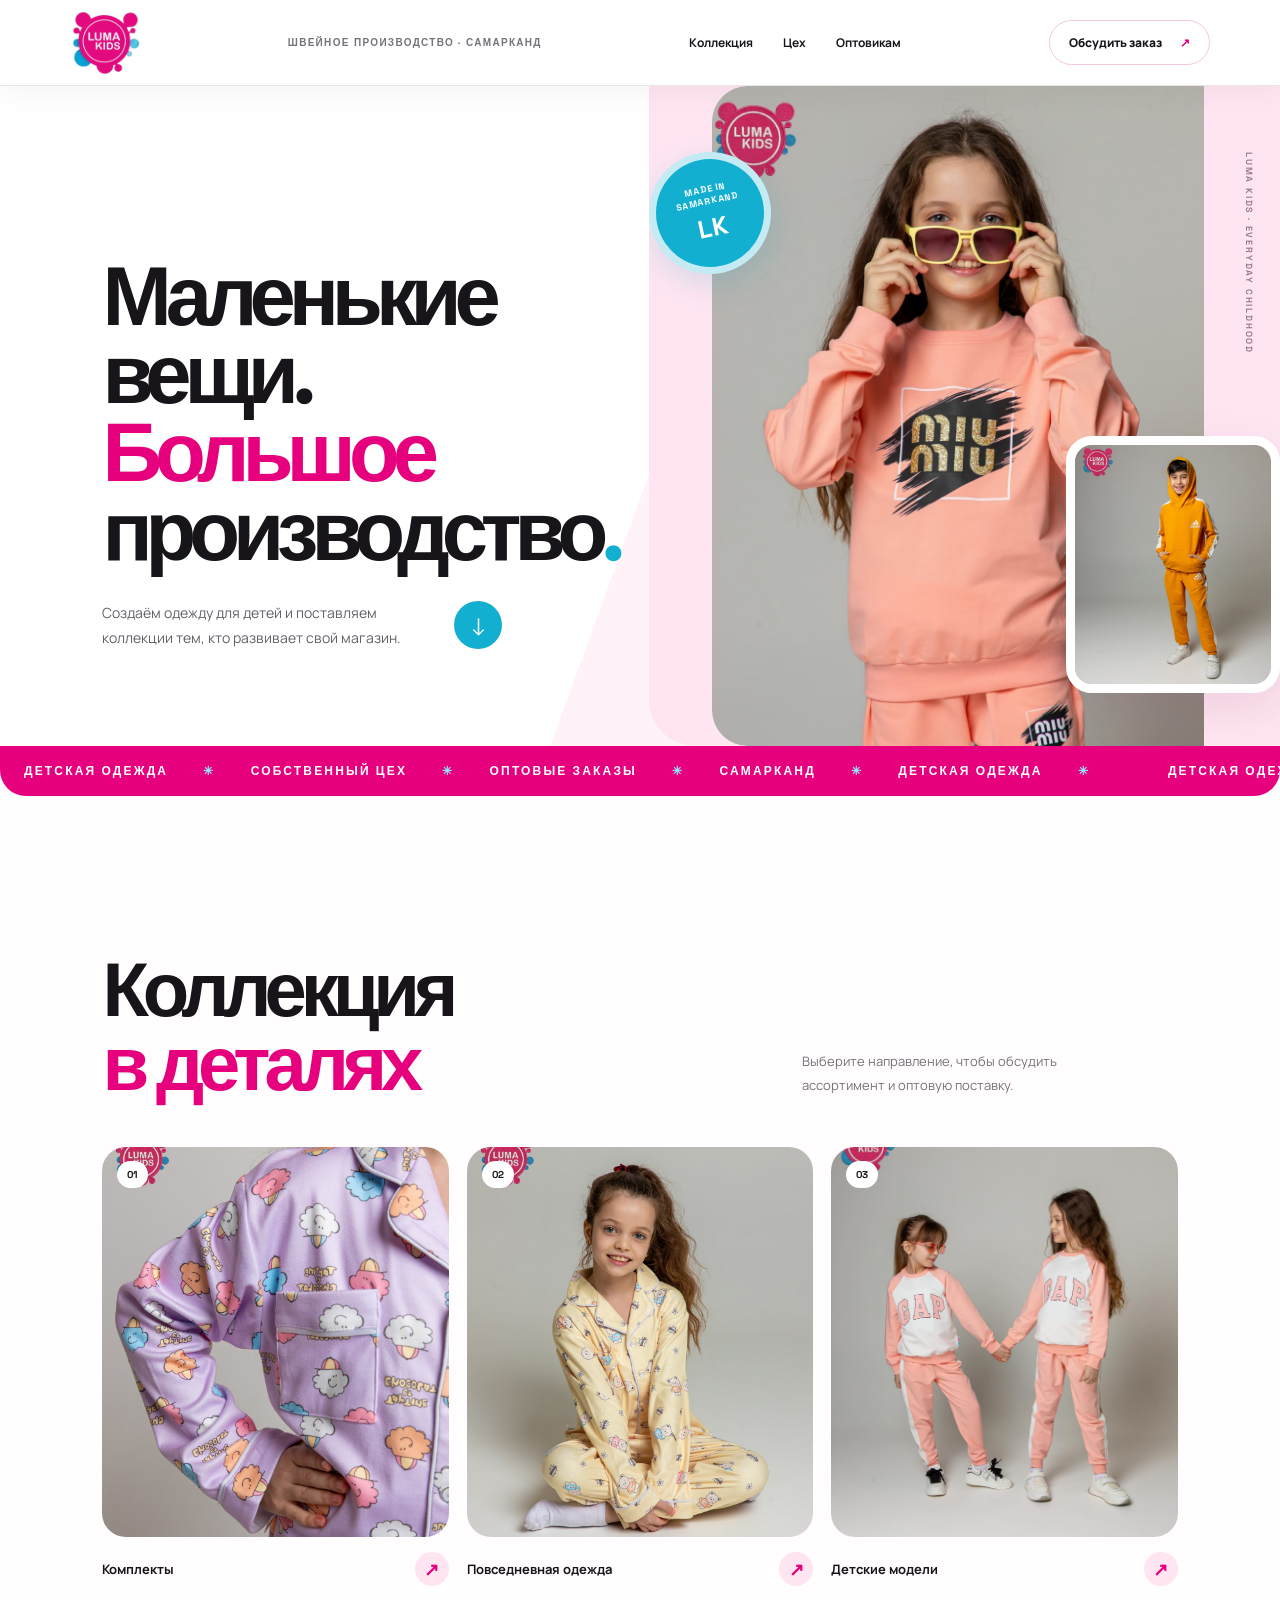
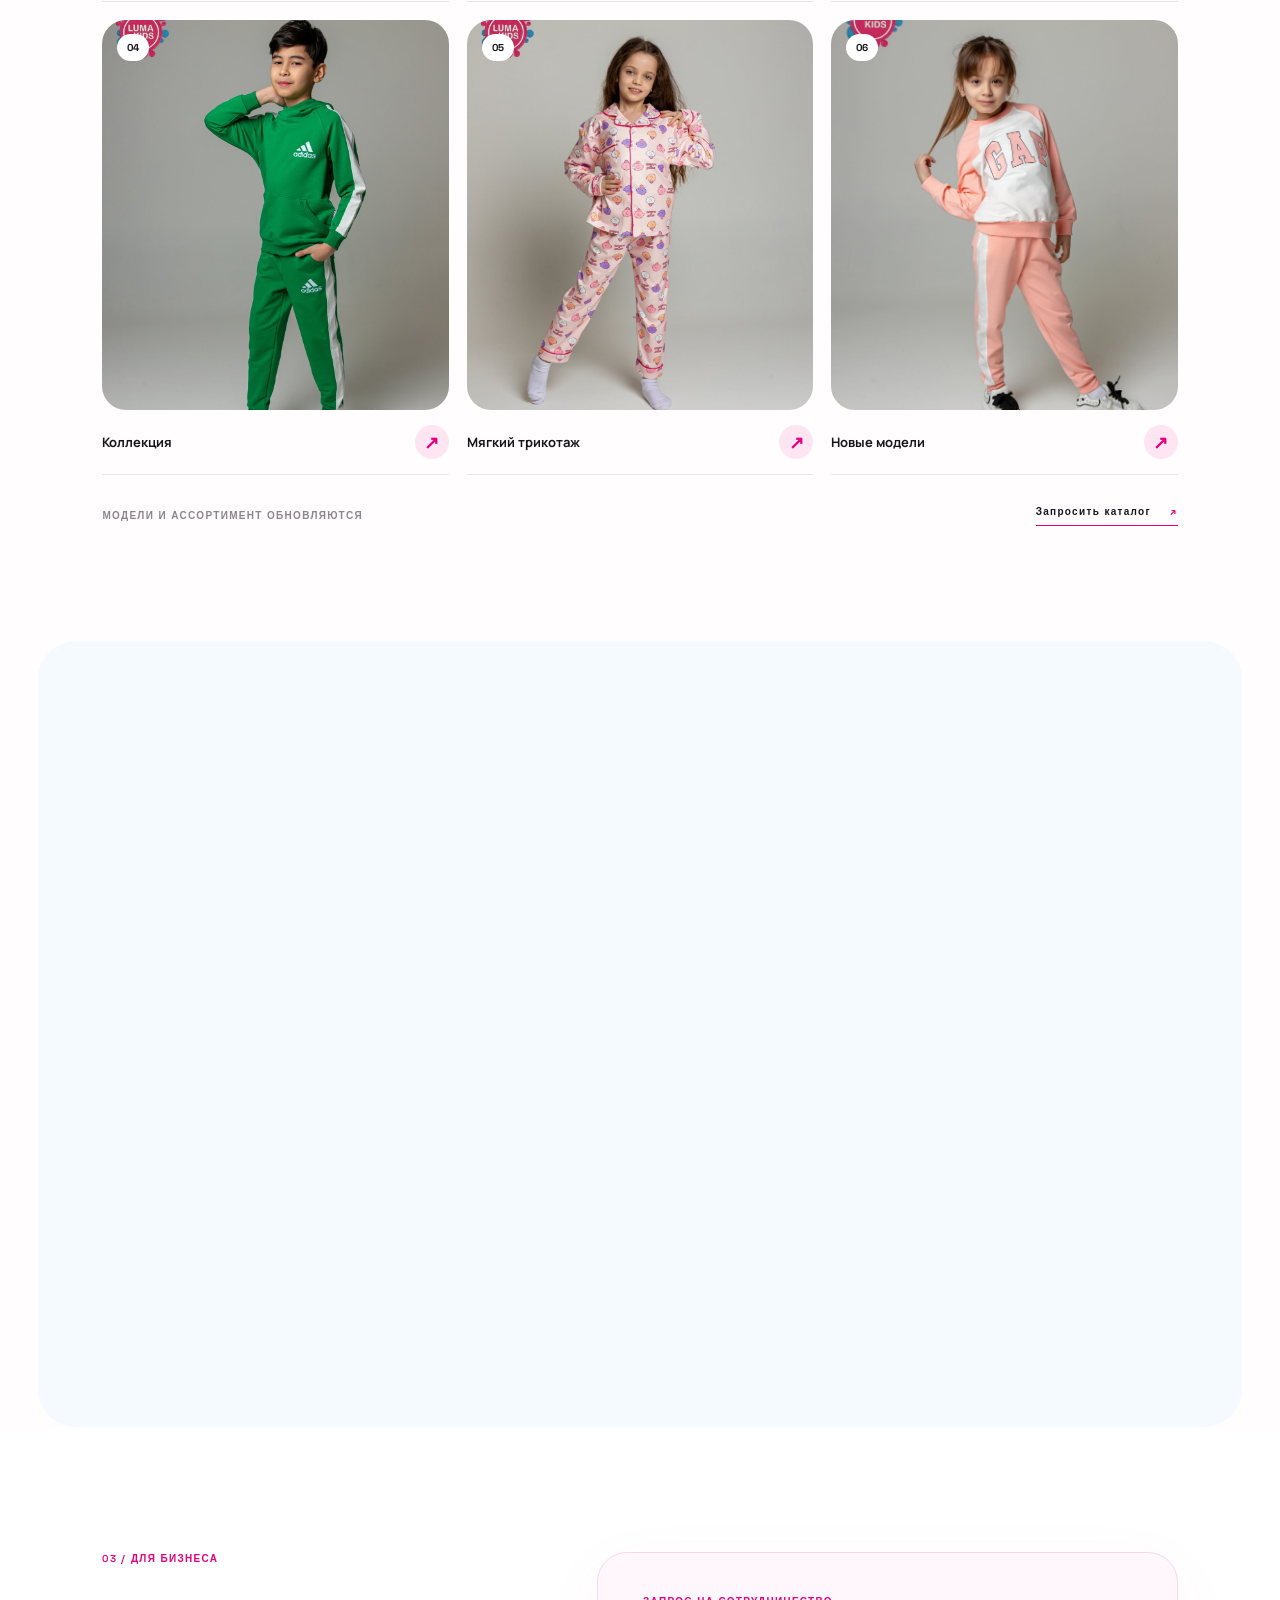
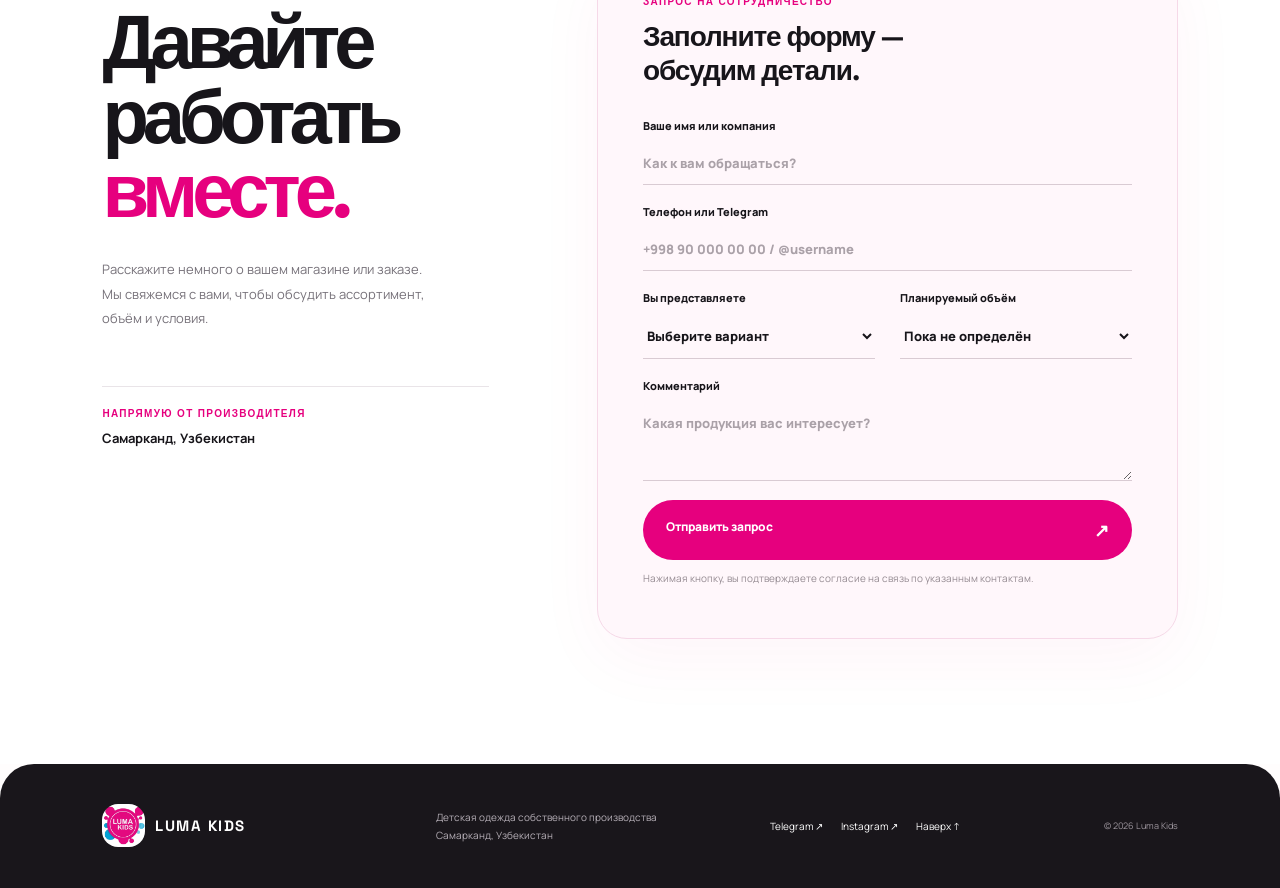
==== index.html @ 83f963c8 "commit" ====
<!doctype html>
<html lang="ru">
<head>
  <meta charset="utf-8">
  <meta name="viewport" content="width=device-width, initial-scale=1">
  <meta name="theme-color" content="#e6007e">
  <meta name="description" content="Luma Kids — швейное производство детской одежды в Самарканде. Оптовые заказы и сотрудничество с магазинами.">
  <title>Luma Kids — производство детской одежды</title>
  <link rel="preconnect" href="https://fonts.googleapis.com">
  <link rel="preconnect" href="https://fonts.gstatic.com" crossorigin>
  <link href="https://fonts.googleapis.com/css2?family=Manrope:wght@400;500;600;700;800&family=Space+Grotesk:wght@400;500;600;700&display=swap" rel="stylesheet">
  <link rel="stylesheet" href="./css/styles.css">
</head>
<body>
  <div class="scroll-progress" aria-hidden="true"></div>
  <header class="masthead" id="top">
    <a class="brand" href="#top"><img src="./public/images/logo.JPG" alt="Luma Kids"></a>
    <span class="masthead-note">ШВЕЙНОЕ ПРОИЗВОДСТВО · САМАРКАНД</span>
    <nav class="nav" id="nav">
      <a href="#collection">Коллекция</a><a href="#studio">Цех</a><a href="#wholesale">Оптовикам</a>
    </nav>
    <a class="header-cta" href="#wholesale">Обсудить заказ <span>↗</span></a>
    <button class="menu-toggle" aria-label="Открыть меню" aria-expanded="false"><i></i><i></i></button>
  </header>

  <main>
    <section class="hero">
      <div class="hero-copy">
        
        <h1>Маленькие<br>вещи.<br><em>Большое</em><br>производство<span class="pink-dot">.</span></h1>
        <div class="hero-bottom">
          <p>Создаём одежду для детей и поставляем коллекции тем, кто развивает свой магазин.</p>
          <a class="round-link" href="#collection" aria-label="Смотреть коллекцию">↓</a>
        </div>
        
      </div>
      <div class="hero-visual">
        <div class="hero-photo main-photo"><img src="./public/images/17849858430676630.jpg" alt="Детская одежда Luma Kids"></div>
        <div class="hero-photo small-photo"><img src="./public/images/17852493543659977.jpg" alt="Модель из коллекции Luma Kids"></div>
        <div class="blue-stamp"><span>MADE IN<br> SAMARKAND</span><b>LK</b></div>
        <div class="vertical-note">LUMA KIDS · EVERYDAY CHILDHOOD</div>
      </div>
    </section>

    <section class="ticker" aria-label="О производстве"><div class="ticker-track"><div class="ticker-group">ДЕТСКАЯ ОДЕЖДА <b>✳</b> СОБСТВЕННЫЙ ЦЕХ <b>✳</b> ОПТОВЫЕ ЗАКАЗЫ <b>✳</b> САМАРКАНД <b>✳</b> ДЕТСКАЯ ОДЕЖДА <b>✳</b></div><div class="ticker-group" aria-hidden="true">ДЕТСКАЯ ОДЕЖДА <b>✳</b> СОБСТВЕННЫЙ ЦЕХ <b>✳</b> ОПТОВЫЕ ЗАКАЗЫ <b>✳</b> САМАРКАНД <b>✳</b> ДЕТСКАЯ ОДЕЖДА <b>✳</b></div></div></section>

    <section class="collection section" id="collection">
      
      <div class="collection-heading"><h2>Коллекция<br><em>в деталях</em></h2><p>Выберите направление, чтобы обсудить ассортимент и оптовую поставку.</p></div>
      <div class="product-grid" id="productGrid"></div>
      <div class="collection-foot"><span>МОДЕЛИ И АССОРТИМЕНТ ОБНОВЛЯЮТСЯ</span><a href="#wholesale">Запросить каталог <b>↗</b></a></div>
    </section>

    <section class="studio" id="studio">
      <div class="studio-image"><img src="./public/images/17855690934636164.jpg" alt="Работа и продукция Luma Kids"><span>MADE WITH CARE</span></div>
      <div class="studio-copy">
        <p class="eyebrow">02 / ПРОИЗВОДСТВО</p>
        <h2>От идеи<br>до готовой<br><em>вещи.</em></h2>
        <p class="studio-text">Luma Kids — швейный цех в Самарканде. Мы сосредоточены на детской одежде, аккуратном пошиве и сотрудничестве с оптовыми клиентами.</p>
        <div class="studio-points"><div><b>01</b><span>Собственное производство</span></div><div><b>02</b><span>Детский ассортимент</span></div><div><b>03</b><span>Работа с оптовыми заказами</span></div></div>
        <a class="text-link" href="#wholesale">Обсудить сотрудничество <span>↗</span></a>
      </div>
    </section>

    <section class="wholesale section" id="wholesale">
      <div class="wholesale-intro">
        <p class="eyebrow">03 / ДЛЯ БИЗНЕСА</p>
        <h2>Давайте<br>работать<br><em>вместе.</em></h2>
        <p>Расскажите немного о вашем магазине или заказе. Мы свяжемся с вами, чтобы обсудить ассортимент, объём и условия.</p>
        <div class="contact-note"><span>НАПРЯМУЮ ОТ ПРОИЗВОДИТЕЛЯ</span><b>Самарканд, Узбекистан</b></div>
      </div>
      <form class="lead-form" id="leadForm">
        <div class="form-heading"><span>ЗАПРОС НА СОТРУДНИЧЕСТВО</span><b>Заполните форму —<br>обсудим детали.</b></div>
        <label>Ваше имя или компания<input name="name" placeholder="Как к вам обращаться?" required></label>
        <label>Телефон или Telegram<input name="contact" placeholder="+998 90 000 00 00 / @username" required></label>
        <div class="form-row">
          <label>Вы представляете<select name="business" required><option value="">Выберите вариант</option><option>Магазин детской одежды</option><option>Оптовая компания</option><option>Онлайн-магазин</option><option>Другое</option></select></label>
          <label>Планируемый объём<select name="volume"><option value="">Пока не определён</option><option>Небольшая партия</option><option>Средний опт</option><option>Крупный опт</option><option>Регулярные поставки</option></select></label>
        </div>
        <label>Комментарий<textarea name="message" rows="3" placeholder="Какая продукция вас интересует?"></textarea></label>
        <button class="submit-btn" type="submit">Отправить запрос <span>↗</span></button>
        <p class="form-note">Нажимая кнопку, вы подтверждаете согласие на связь по указанным контактам.</p>
        <div class="form-result" id="formResult" hidden></div>
      </form>
    </section>
  </main>

  <footer class="footer">
    <a class="footer-brand" href="#top"><img src="./public/images/logo.JPG" alt=""> LUMA KIDS</a>
    <p>Детская одежда собственного производства<br>Самарканд, Узбекистан</p>
    <div class="footer-links"><a href="https://t.me/lumakids_uz" target="_blank" rel="noopener">Telegram ↗</a><a href="https://instagram.com/" target="_blank" rel="noopener">Instagram ↗</a><a href="#top">Наверх ↑</a></div>
    <small>© <span id="year"></span> Luma Kids</small>
  </footer>
  <script src="./js/app.js"></script>
</body>
</html>
---- css/styles.css ----
@import url('https://fonts.googleapis.com/css2?family=Manrope:wght@400;500;600;700;800&family=Space+Grotesk:wght@400;500;600;700&display=swap');
:root{--pink:#e6007e;--pink-soft:#ffe5f2;--blue:#13afd0;--blue-soft:#dff7fc;--ink:#17151a;--paper:#fffdfd;--muted:#77727a;--line:#e9e4e8;--display:'Space Grotesk',sans-serif;--body:'Manrope',sans-serif}
*{box-sizing:border-box}html{scroll-behavior:smooth;scroll-padding-top:90px}body{margin:0;background:var(--paper);color:var(--ink);font-family:var(--body);-webkit-font-smoothing:antialiased}a{color:inherit;text-decoration:none}img{display:block;width:100%;height:100%;object-fit:cover}button,input,select,textarea{font:inherit}.masthead{height:86px;padding:0 5.5%;display:flex;align-items:center;justify-content:space-between;border-bottom:1px solid var(--line);gap:26px;background:#fff;position:relative;z-index:10}.brand img{width:70px;height:70px;object-fit:contain}.masthead-note,.eyebrow,.overline,.hero-index,.collection-foot,.form-heading>span,.contact-note span{font:600 10px var(--display);letter-spacing:.13em}.masthead-note{color:var(--muted)}.nav{display:flex;gap:30px;font-size:12px;font-weight:700}.nav a:hover,.footer-links a:hover{color:var(--pink)}.header-cta{font-size:12px;font-weight:800;border-bottom:2px solid var(--pink);padding:12px 0}.header-cta span{color:var(--pink);margin-left:16px}.menu-toggle{display:none;background:none;border:0}.hero{min-height:660px;display:grid;grid-template-columns:.9fr 1.1fr;padding-left:8%;overflow:hidden;background:linear-gradient(110deg,#fff 0 52%,#fff3f9 52%)}.hero-copy{padding:76px 30px 36px 0;display:flex;flex-direction:column;justify-content:center;position:relative;z-index:1}.overline{color:var(--muted);display:flex;align-items:center;gap:10px}.overline span{width:8px;height:8px;background:var(--blue);border-radius:50%}.hero h1{font:700 clamp(54px,6.5vw,94px)/.94 var(--display);letter-spacing:-.085em;margin:35px 0 30px}.hero h1 em,.collection-heading h2 em,.studio-copy h2 em,.wholesale-intro h2 em{font-style:normal;color:var(--pink)}.pink-dot{color:var(--blue)}.hero-bottom{display:flex;align-items:center;gap:30px;max-width:400px}.hero-bottom p{font-size:14px;line-height:1.8;color:#66606a;margin:0}.round-link{width:48px;height:48px;flex:0 0 48px;border-radius:50%;background:var(--blue);color:white;display:grid;place-items:center;font-size:24px}.hero-index{margin-top:58px;display:flex;gap:15px;align-items:center;color:#969099}.hero-index b{font:700 24px var(--display);color:var(--pink)}.hero-visual{position:relative;min-height:660px;background:var(--pink-soft)}.hero-photo{position:absolute;overflow:hidden}.main-photo{inset:0 12% 0 10%;clip-path:polygon(10% 0,100% 0,100% 100%,0 100%,0 16%)}.main-photo img{object-position:center}.small-photo{width:34%;height:39%;right:0;bottom:8%;border:9px solid white;box-shadow:0 16px 45px #7e456222}.small-photo img{object-position:center}.blue-stamp{position:absolute;top:10%;left:0;width:122px;height:122px;border-radius:50%;background:var(--blue);color:white;display:flex;flex-direction:column;align-items:center;justify-content:center;transform:rotate(-12deg);box-shadow:0 10px 30px #0e9bb52b}.blue-stamp span{font:700 9px var(--display);letter-spacing:.1em;text-align:center}.blue-stamp b{font:700 25px var(--display);margin-top:4px}.vertical-note{position:absolute;right:4%;top:10%;writing-mode:vertical-rl;font:600 9px var(--display);letter-spacing:.2em;color:#9a7187}.ticker{overflow:hidden;background:var(--pink);color:white;padding:17px 0;white-space:nowrap}.ticker div{font:700 12px var(--display);letter-spacing:.18em;text-align:center}.ticker b{color:#8eeaff;margin:0 30px}.section{padding:115px 8%}.section-top{display:flex;justify-content:space-between;align-items:start}.eyebrow{color:var(--pink);margin:0}.section-aside{font-size:12px;line-height:1.7;color:var(--muted);margin:0}.collection-heading{display:flex;justify-content:space-between;align-items:end;margin:42px 0 45px}.collection-heading h2,.studio-copy h2,.wholesale-intro h2{font:700 clamp(48px,6vw,76px)/.98 var(--display);letter-spacing:-.08em;margin:0}.collection-heading>p{max-width:290px;font-size:13px;line-height:1.8;color:var(--muted);margin:0 8% 5px 20px}.product-grid{display:grid;grid-template-columns:repeat(3,1fr);gap:18px}.product-card{position:relative;min-width:0}.product-image{height:390px;background:#f5edf2;overflow:hidden;position:relative}.product-card:nth-child(3n+2) .product-image{background:var(--blue-soft)}.product-card:nth-child(3n) .product-image{background:var(--pink-soft)}.product-image img{transition:transform .7s cubic-bezier(.2,.7,.2,1)}.product-card:hover .product-image img{transform:scale(1.045)}.product-number{position:absolute;top:14px;left:15px;background:white;padding:7px 10px;font:700 10px var(--display)}.product-title{display:flex;justify-content:space-between;align-items:center;padding:15px 0;border-bottom:1px solid var(--line);font-size:13px;font-weight:700}.product-title span{color:var(--pink);font-size:18px}.collection-foot{display:flex;justify-content:space-between;align-items:center;color:#8c858d;margin-top:30px}.collection-foot a{color:var(--ink);border-bottom:1px solid var(--pink);padding-bottom:7px}.collection-foot b{color:var(--pink);margin-left:15px}.studio{display:grid;grid-template-columns:1.05fr .95fr;background:#f4faff;min-height:600px}.studio-image{position:relative;min-height:600px}.studio-image img{position:absolute;inset:0}.studio-image span{position:absolute;bottom:30px;left:32px;background:var(--blue);color:white;padding:12px 18px;font:700 10px var(--display);letter-spacing:.15em}.studio-copy{padding:95px 12% 70px 12%;display:flex;flex-direction:column;align-items:flex-start}.studio-copy h2{margin:38px 0 25px}.studio-text{font-size:13px;line-height:1.9;color:#6e6971;max-width:400px}.studio-points{width:100%;margin:26px 0 28px;border-top:1px solid #d8e7ec}.studio-points div{display:flex;gap:25px;padding:14px 0;border-bottom:1px solid #d8e7ec;font-size:12px;font-weight:700}.studio-points b{color:var(--blue);font:700 13px var(--display)}.text-link{font-size:12px;font-weight:800;border-bottom:2px solid var(--pink);padding-bottom:10px}.text-link span{color:var(--pink);margin-left:20px}.wholesale{display:grid;grid-template-columns:.8fr 1.2fr;gap:10%;background:#fff;padding-top:125px;padding-bottom:125px}.wholesale-intro h2{margin:40px 0 28px}.wholesale-intro>p:not(.eyebrow){font-size:13px;line-height:1.9;color:var(--muted);max-width:340px}.contact-note{margin-top:55px;padding-top:20px;border-top:1px solid var(--line);display:flex;flex-direction:column;gap:9px}.contact-note span{color:var(--pink)}.contact-note b{font-size:13px}.lead-form{background:#fff7fb;border:1px solid #f6d9e8;padding:42px 45px}.form-heading{display:flex;flex-direction:column;gap:12px;margin-bottom:30px}.form-heading>span{color:var(--pink)}.form-heading>b{font:700 28px/1.2 var(--display);letter-spacing:-.04em}.lead-form label{display:flex;flex-direction:column;gap:9px;font-size:11px;font-weight:800;margin-bottom:19px}.lead-form input,.lead-form select,.lead-form textarea{width:100%;border:0;border-bottom:1px solid #d9cbd3;background:transparent;padding:12px 0;color:var(--ink);outline:none;font-size:13px;border-radius:0}.lead-form input:focus,.lead-form select:focus,.lead-form textarea:focus{border-color:var(--pink)}.lead-form input::placeholder,.lead-form textarea::placeholder{color:#aaa1a8}.form-row{display:grid;grid-template-columns:1fr 1fr;gap:25px}.submit-btn{width:100%;border:0;background:var(--pink);color:white;padding:17px 20px;display:flex;justify-content:space-between;font-size:12px;font-weight:800;cursor:pointer;margin-top:5px;transition:background .2s}.submit-btn:hover{background:#bd0068}.submit-btn span{font-size:18px}.form-note{font-size:10px;color:#958b92;line-height:1.6}.form-result{padding:16px;background:var(--blue-soft);font-size:12px;line-height:1.6;margin-top:15px}.form-result a{font-weight:800;color:#087e98}.footer{padding:34px 8%;background:#19161b;color:white;display:grid;grid-template-columns:1fr 1fr 1fr auto;gap:25px;align-items:center}.footer-brand{display:flex;align-items:center;gap:10px;font:700 15px var(--display);letter-spacing:.1em}.footer-brand img{width:43px;height:43px;object-fit:contain;border-radius:50%}.footer>p{font-size:10px;line-height:1.8;color:#b6afb7}.footer-links{display:flex;gap:18px;font-size:10px}.footer small{font-size:9px;color:#9c959d}.menu-toggle{border:0;background:none}.menu-toggle i{display:block;width:24px;height:2px;background:var(--ink);margin:6px}
@media(max-width:900px){.masthead{padding:0 4%;height:76px}.masthead-note{display:none}.nav{gap:18px}.hero{padding-left:5%;grid-template-columns:.95fr 1.05fr;min-height:570px}.hero-visual{min-height:570px}.hero h1{font-size:clamp(48px,7vw,70px)}.section{padding:85px 5%}.product-image{height:320px}.studio-copy{padding:75px 8%}.wholesale{gap:5%}.lead-form{padding:32px}.footer{padding-inline:5%}}
@media(max-width:650px){.masthead{height:70px;padding:0 20px}.brand img{width:58px;height:58px}.header-cta{font-size:10px;margin-left:auto}.menu-toggle{display:block;padding:8px}.nav{display:none;position:absolute;top:70px;left:0;right:0;background:white;padding:22px;flex-direction:column;gap:20px;border-bottom:1px solid var(--line)}.nav.open{display:flex}.hero{display:flex;flex-direction:column;padding:42px 0 0;background:linear-gradient(180deg,#fff 0 48%,#fff3f9 48%);min-height:0}.hero-copy{padding:0 23px 30px}.hero h1{font-size:clamp(55px,15vw,78px);margin:28px 0 22px}.hero-bottom p{font-size:12px}.hero-index{margin-top:35px}.hero-visual{width:100%;min-height:430px}.main-photo{inset:0 13% 0 8%}.small-photo{height:37%;width:37%;border-width:6px}.blue-stamp{width:92px;height:92px;top:7%;left:3%}.blue-stamp span{font-size:7px}.blue-stamp b{font-size:20px}.ticker{padding:14px 0}.ticker div{font-size:10px}.section{padding:72px 22px}.section-top{gap:20px}.section-aside{font-size:10px}.collection-heading{display:block;margin:30px 0}.collection-heading h2,.studio-copy h2,.wholesale-intro h2{font-size:55px}.collection-heading>p{margin:18px 0 0}.product-grid{grid-template-columns:1fr 1fr;gap:22px 12px}.product-image{height:260px}.product-title{font-size:11px}.studio{grid-template-columns:1fr}.studio-image{min-height:390px}.studio-copy{padding:60px 24px}.wholesale{grid-template-columns:1fr;gap:40px;padding-top:75px;padding-bottom:75px}.wholesale-intro h2{margin:28px 0 20px}.contact-note{margin-top:30px}.lead-form{padding:28px 22px}.form-row{grid-template-columns:1fr;gap:0}.footer{grid-template-columns:1fr 1fr;padding:28px 22px;gap:18px}.footer-links{flex-direction:column;gap:10px}.footer small{justify-self:end;align-self:end}}
@media(max-width:390px){.header-cta{display:none}.product-image{height:220px}.section-aside{max-width:140px}.footer{grid-template-columns:1fr}.footer small{justify-self:start}}


/* Luma Kids polish: softer shapes, motion and tactile interactions */
:root {
  --radius-sm: 14px;
  --radius-md: 22px;
  --radius-lg: 34px;
  --ease-out: cubic-bezier(.2,.75,.25,1);
}
html { scroll-behavior: smooth; }
body { overflow-x: hidden; }
.scroll-progress {
  position: fixed; inset: 0 auto auto 0; height: 3px; width: 0;
  background: linear-gradient(90deg, var(--pink), var(--blue));
  z-index: 1000; pointer-events: none;
}
.brand img, .footer-brand img { border-radius: 16px; }
.header-cta { border-radius: 999px; padding: 13px 19px; border: 1px solid #f3c6dc; transition: .3s var(--ease-out); }
.header-cta:hover { color: white; background: var(--pink); border-color: var(--pink); transform: translateY(-3px); box-shadow: 0 10px 24px #e6007e25; }
.hero-visual { border-radius: 0 0 0 46px; overflow: hidden; }
.main-photo { border-radius: 36px 0 0 36px; overflow: hidden; clip-path: none; }
.small-photo { border-radius: 26px; }
.blue-stamp { border: 7px solid rgba(255,255,255,.75); }
.round-link { transition: transform .35s var(--ease-out), box-shadow .35s; }
.round-link:hover { transform: translateY(-5px) rotate(-12deg); box-shadow: 0 12px 24px #13afd044; }
.ticker { border-radius: 0 0 26px 26px; }
.product-image { border-radius: 24px; overflow: hidden; }
.product-card { transition: transform .4s var(--ease-out); }
.product-card:hover { transform: translateY(-8px); }
.product-number { border-radius: 999px; }
.product-title { transition: color .25s; }
.product-card:hover .product-title { color: var(--pink); }
.product-title span { display: inline-grid; place-items: center; width: 34px; height: 34px; border-radius: 50%; background: var(--pink-soft); transition: transform .3s, background .3s, color .3s; }
.product-card:hover .product-title span { transform: rotate(45deg); background: var(--pink); color: white; }
.studio { border-radius: 38px; overflow: hidden; margin: 0 3%; }
.studio-image { overflow: hidden; }
.studio-image img { transition: transform .9s var(--ease-out); }
.studio:hover .studio-image img { transform: scale(1.035); }
.studio-image span { border-radius: 999px; }
.text-link { transition: color .25s, padding .25s; }
.text-link:hover { color: var(--pink); padding-left: 7px; }
.lead-form { border-radius: 30px; box-shadow: 0 20px 70px #e6007e0b; transition: box-shadow .35s, transform .35s; }
.lead-form:focus-within { box-shadow: 0 24px 70px #e6007e17; transform: translateY(-3px); }
.lead-form input, .lead-form select, .lead-form textarea { transition: border-color .25s, padding .25s; }
.lead-form input:focus, .lead-form select:focus, .lead-form textarea:focus { padding-left: 9px; }
.submit-btn { border-radius: 999px; padding: 18px 23px; transition: transform .3s var(--ease-out), box-shadow .3s, background .25s; }
.submit-btn:hover { transform: translateY(-3px); box-shadow: 0 13px 28px #e6007e35; }
.submit-btn:active { transform: scale(.985); }
.form-result { border-radius: 18px; }
.copy-request { border: 0; background: var(--blue); color: white; border-radius: 999px; padding: 10px 15px; cursor: pointer; }
.footer { border-radius: 34px 34px 0 0; }
.footer-links a { transition: transform .25s, color .25s; }
.footer-links a:hover { transform: translateY(-2px); }
a, button, select { -webkit-tap-highlight-color: transparent; }
a:focus-visible, button:focus-visible, input:focus-visible, select:focus-visible, textarea:focus-visible { outline: 3px solid #13afd066; outline-offset: 3px; }
.reveal { opacity: 0; transform: translateY(24px); transition: opacity .75s var(--ease-out), transform .75s var(--ease-out); }
.reveal.is-visible { opacity: 1; transform: translateY(0); }
@media (prefers-reduced-motion: reduce) {
  *, *::before, *::after { scroll-behavior: auto !important; animation-duration: .01ms !important; transition-duration: .01ms !important; }
  .reveal { opacity: 1; transform: none; }
}
@media(max-width:650px) {
  .hero-visual { border-radius: 0 0 0 28px; }
  .main-photo { border-radius: 24px 0 0 24px; }
  .product-image { border-radius: 19px; }
  .studio { margin: 0 12px; border-radius: 26px; }
  .lead-form { border-radius: 23px; }
  .footer { border-radius: 25px 25px 0 0; }
}


/* Fixed navigation and continuous newsroom-style ticker */
html { scroll-padding-top: 104px; }
body { padding-top: 86px; }
.masthead {
  position: fixed;
  top: 0; left: 0; right: 0;
  width: 100%;
  z-index: 100;
  background: rgba(255,255,255,.94);
  -webkit-backdrop-filter: blur(16px);
  backdrop-filter: blur(16px);
  box-shadow: 0 8px 28px rgba(30,18,28,.045);
  transition: height .25s ease, box-shadow .25s ease;
}
.masthead.is-scrolled {
  height: 72px;
  box-shadow: 0 10px 30px rgba(30,18,28,.09);
}
.ticker {
  overflow: hidden;
  position: relative;
  white-space: nowrap;
  border-radius: 0 0 26px 26px;
}
.ticker-track {
  display: flex;
  width: max-content;
  will-change: transform;
  animation: ticker-marquee 28s linear infinite;
}
.ticker-group {
  flex: 0 0 auto;
  white-space: nowrap;
  padding: 0 24px;
  font: 700 12px var(--display);
  letter-spacing: .18em;
}
.ticker-group b { color: #8eeaff; margin: 0 30px; }
.ticker:hover .ticker-track { animation-play-state: paused; }
@keyframes ticker-marquee {
  from { transform: translateX(0); }
  to { transform: translateX(-50%); }
}
@media (max-width:650px) {
  body { padding-top: 70px; }
  html { scroll-padding-top: 84px; }
  .masthead { height: 70px; }
  .masthead.is-scrolled { height: 64px; }
  .ticker { border-radius: 0 0 20px 20px; }
  .ticker-track { animation-duration: 22s; }
  .ticker-group { font-size: 10px; padding-inline: 18px; }
}
@media (prefers-reduced-motion: reduce) {
  .ticker-track { animation: none; }
}
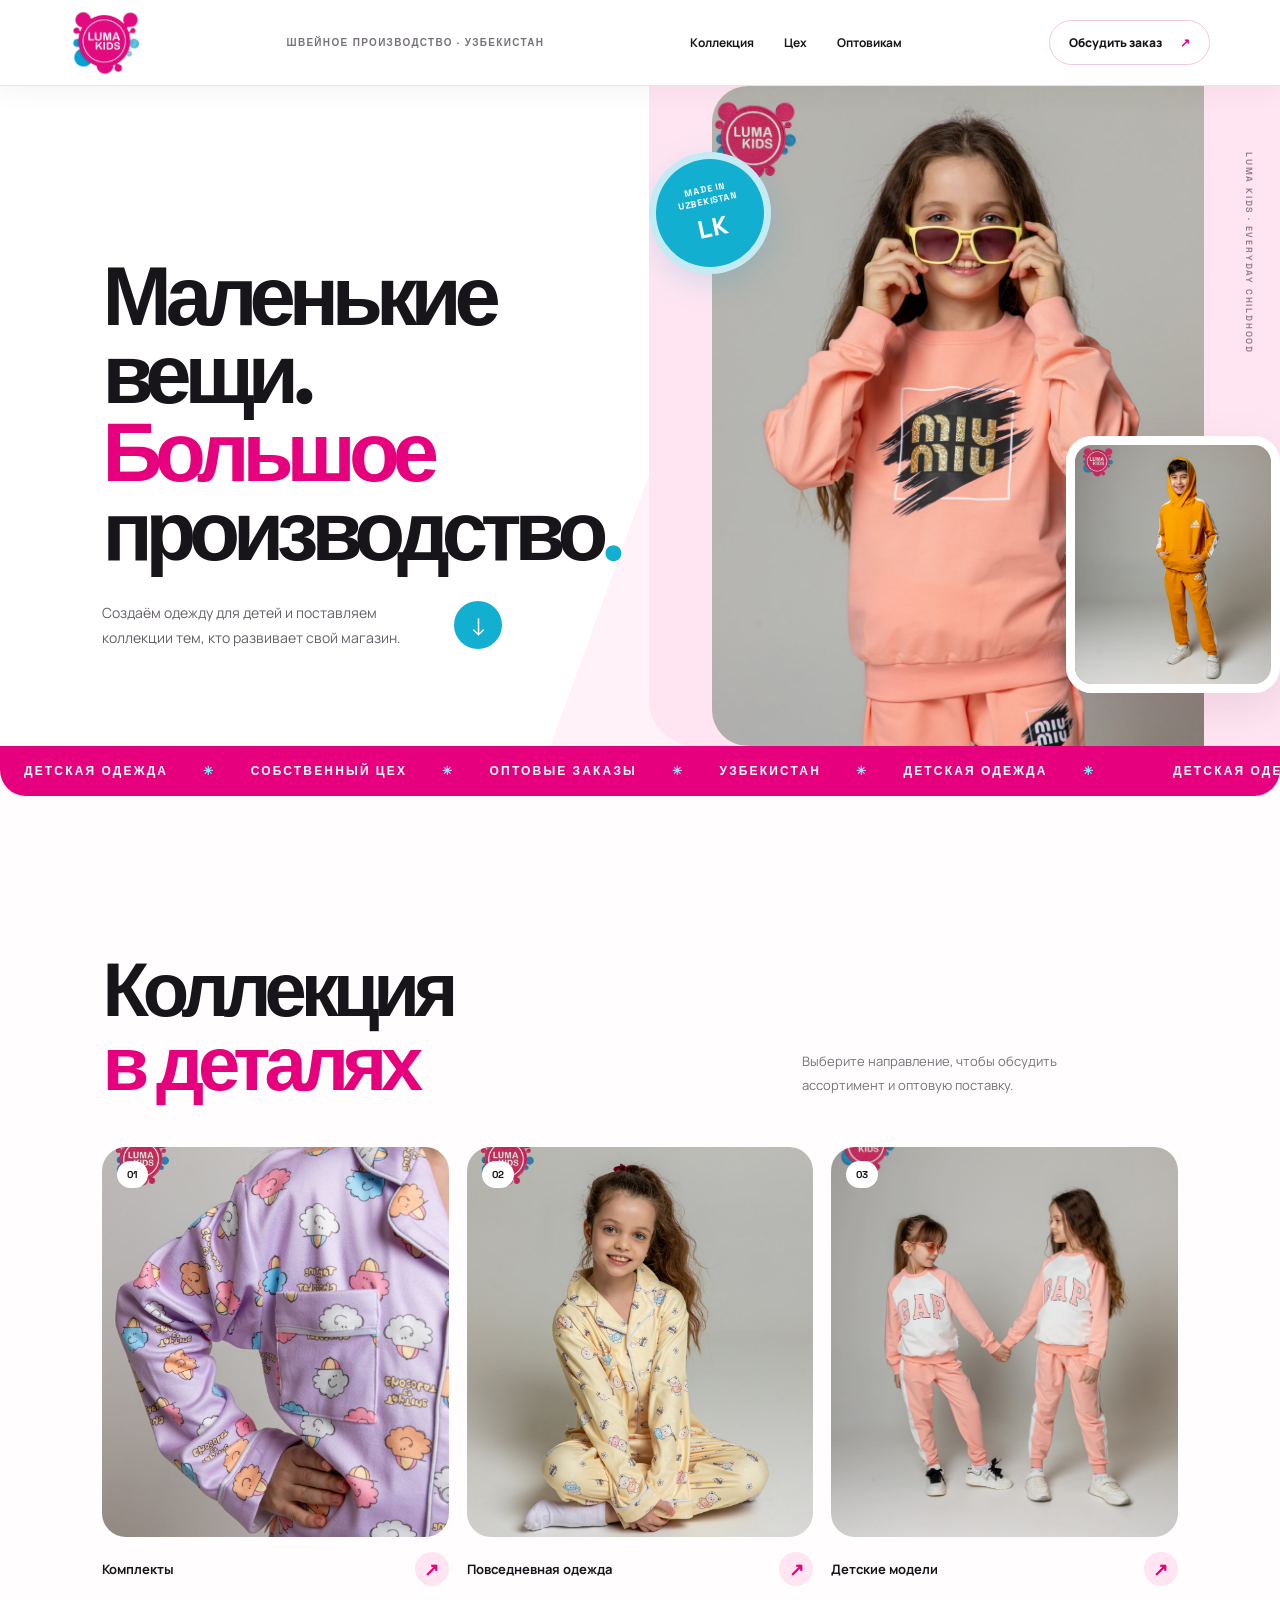
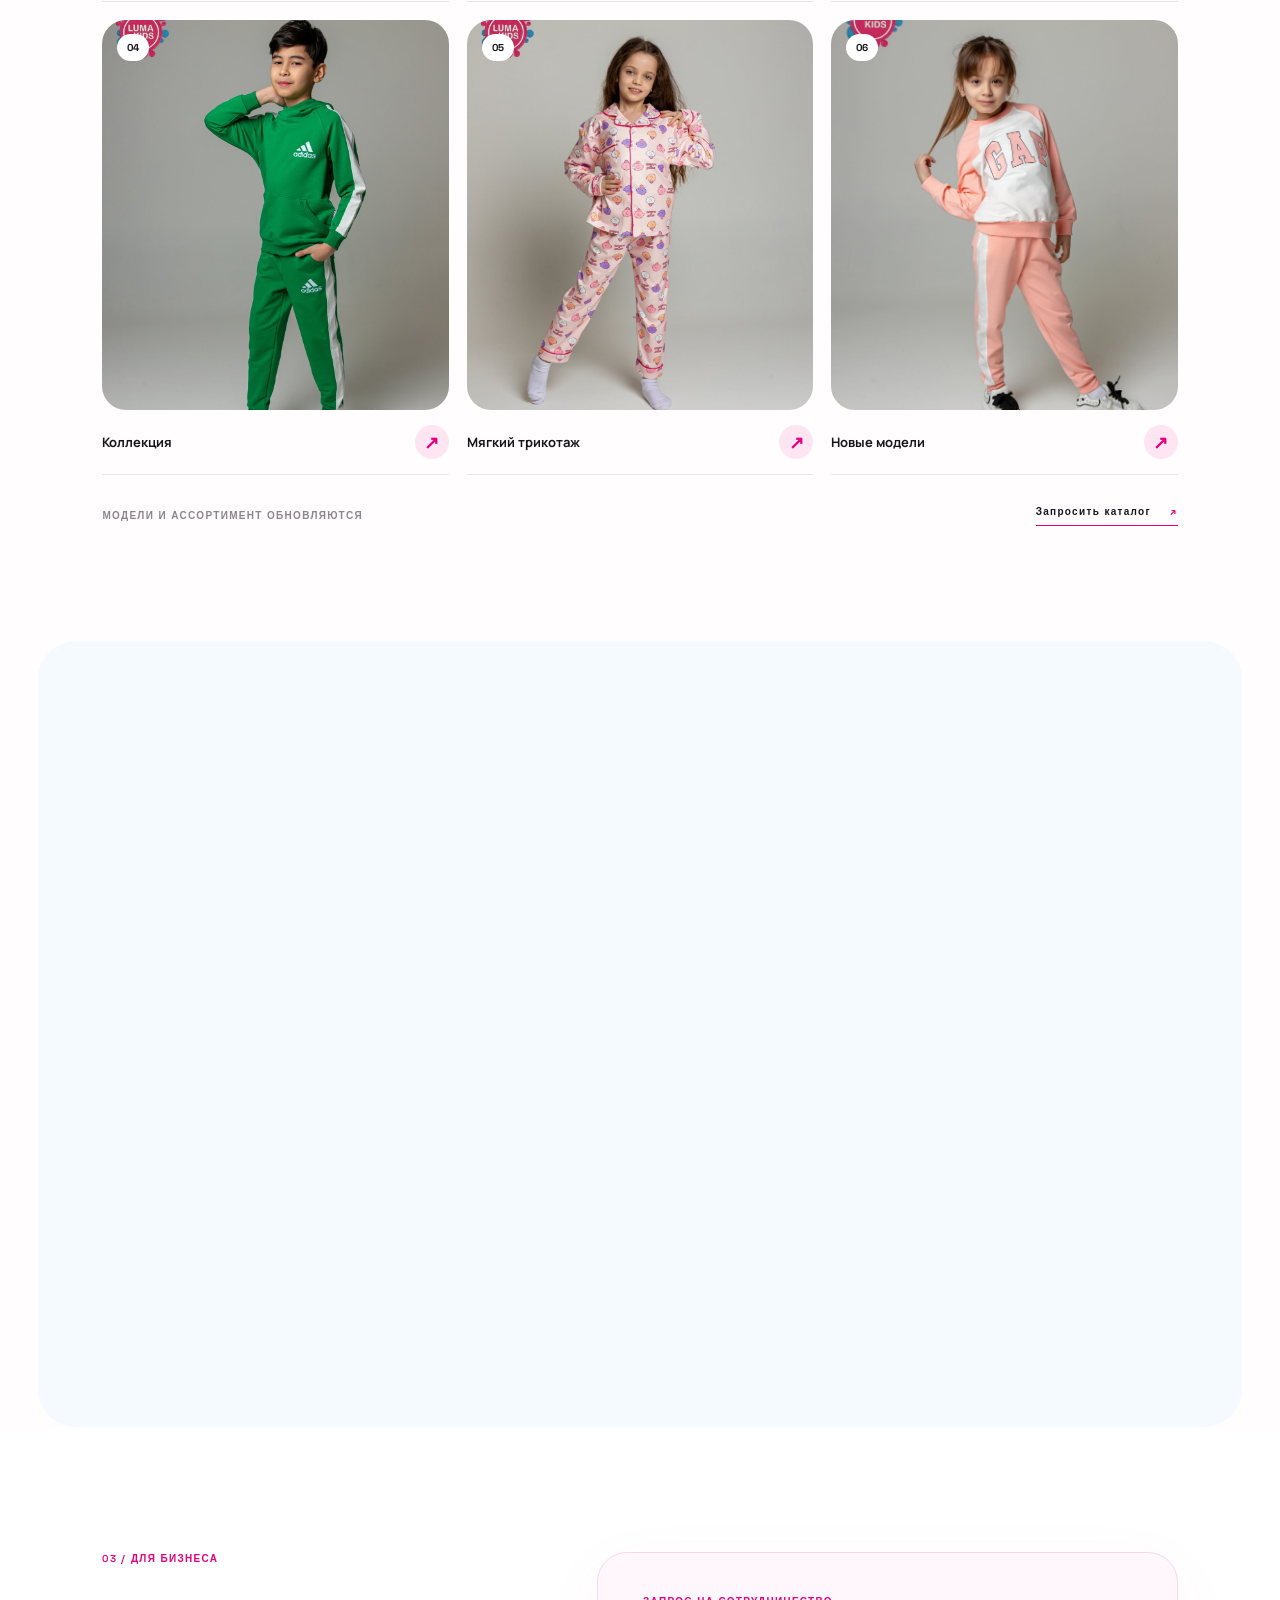
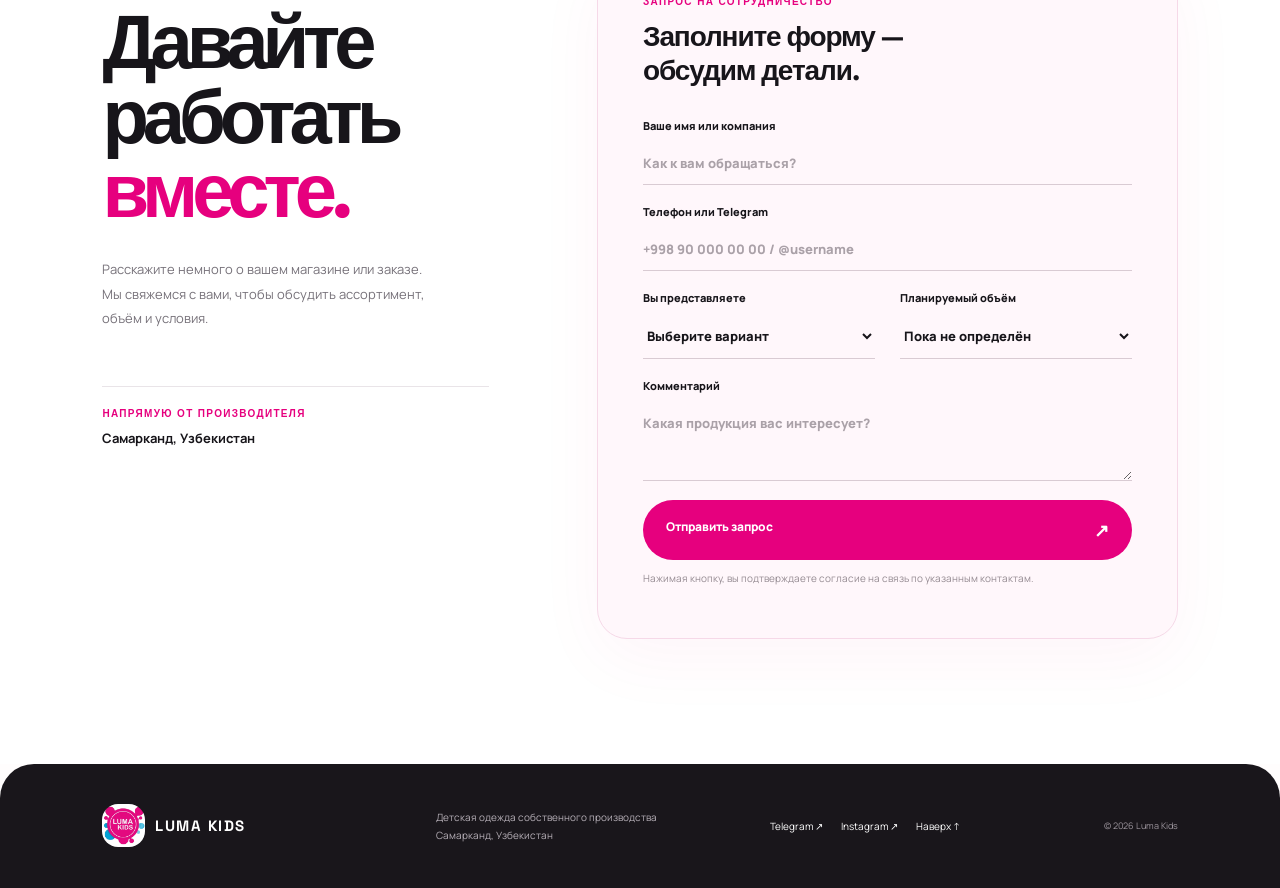
==== commit ebe945e5: "1 function on the hero is corrected" ====
--- a/index.html
+++ b/index.html
@@ -15,7 +15,7 @@
   <div class="scroll-progress" aria-hidden="true"></div>
   <header class="masthead" id="top">
     <a class="brand" href="#top"><img src="./public/images/logo.JPG" alt="Luma Kids"></a>
-    <span class="masthead-note">ШВЕЙНОЕ ПРОИЗВОДСТВО · САМАРКАНД</span>
+    <span class="masthead-note">ШВЕЙНОЕ ПРОИЗВОДСТВО · УЗБЕКИСТАН</span>
     <nav class="nav" id="nav">
       <a href="#collection">Коллекция</a><a href="#studio">Цех</a><a href="#wholesale">Оптовикам</a>
     </nav>
@@ -37,12 +37,12 @@
       <div class="hero-visual">
         <div class="hero-photo main-photo"><img src="./public/images/17849858430676630.jpg" alt="Детская одежда Luma Kids"></div>
         <div class="hero-photo small-photo"><img src="./public/images/17852493543659977.jpg" alt="Модель из коллекции Luma Kids"></div>
-        <div class="blue-stamp"><span>MADE IN<br> SAMARKAND</span><b>LK</b></div>
+      <div class="blue-stamp"><span>MADE IN<br> UZBEKISTAN</span><b>LK</b></div>
         <div class="vertical-note">LUMA KIDS · EVERYDAY CHILDHOOD</div>
       </div>
     </section>
 
-    <section class="ticker" aria-label="О производстве"><div class="ticker-track"><div class="ticker-group">ДЕТСКАЯ ОДЕЖДА <b>✳</b> СОБСТВЕННЫЙ ЦЕХ <b>✳</b> ОПТОВЫЕ ЗАКАЗЫ <b>✳</b> САМАРКАНД <b>✳</b> ДЕТСКАЯ ОДЕЖДА <b>✳</b></div><div class="ticker-group" aria-hidden="true">ДЕТСКАЯ ОДЕЖДА <b>✳</b> СОБСТВЕННЫЙ ЦЕХ <b>✳</b> ОПТОВЫЕ ЗАКАЗЫ <b>✳</b> САМАРКАНД <b>✳</b> ДЕТСКАЯ ОДЕЖДА <b>✳</b></div></div></section>
+    <section class="ticker" aria-label="О производстве"><div class="ticker-track"><div class="ticker-group">ДЕТСКАЯ ОДЕЖДА <b>✳</b> СОБСТВЕННЫЙ ЦЕХ <b>✳</b> ОПТОВЫЕ ЗАКАЗЫ <b>✳</b> УЗБЕКИСТАН <b>✳</b> ДЕТСКАЯ ОДЕЖДА <b>✳</b></div><div class="ticker-group" aria-hidden="true">ДЕТСКАЯ ОДЕЖДА <b>✳</b> СОБСТВЕННЫЙ ЦЕХ <b>✳</b> ОПТОВЫЕ ЗАКАЗЫ <b>✳</b> УЗБЕКИСТАН <b>✳</b> ДЕТСКАЯ ОДЕЖДА <b>✳</b></div></div></section>
 
     <section class="collection section" id="collection">
       
@@ -56,7 +56,7 @@
       <div class="studio-copy">
         <p class="eyebrow">02 / ПРОИЗВОДСТВО</p>
         <h2>От идеи<br>до готовой<br><em>вещи.</em></h2>
-        <p class="studio-text">Luma Kids — швейный цех в Самарканде. Мы сосредоточены на детской одежде, аккуратном пошиве и сотрудничестве с оптовыми клиентами.</p>
+        <p class="studio-text">Luma Kids — швейный цех в Узбекистане. Мы сосредоточены на детской одежде, аккуратном пошиве и сотрудничестве с оптовыми клиентами.</p>
         <div class="studio-points"><div><b>01</b><span>Собственное производство</span></div><div><b>02</b><span>Детский ассортимент</span></div><div><b>03</b><span>Работа с оптовыми заказами</span></div></div>
         <a class="text-link" href="#wholesale">Обсудить сотрудничество <span>↗</span></a>
       </div>
@@ -93,4 +93,4 @@
   </footer>
   <script src="./js/app.js"></script>
 </body>
-</html>+</html>
--- a/css/styles.css
+++ b/css/styles.css
@@ -113,7 +113,6 @@
   letter-spacing: .18em;
 }
 .ticker-group b { color: #8eeaff; margin: 0 30px; }
-.ticker:hover .ticker-track { animation-play-state: paused; }
 @keyframes ticker-marquee {
   from { transform: translateX(0); }
   to { transform: translateX(-50%); }
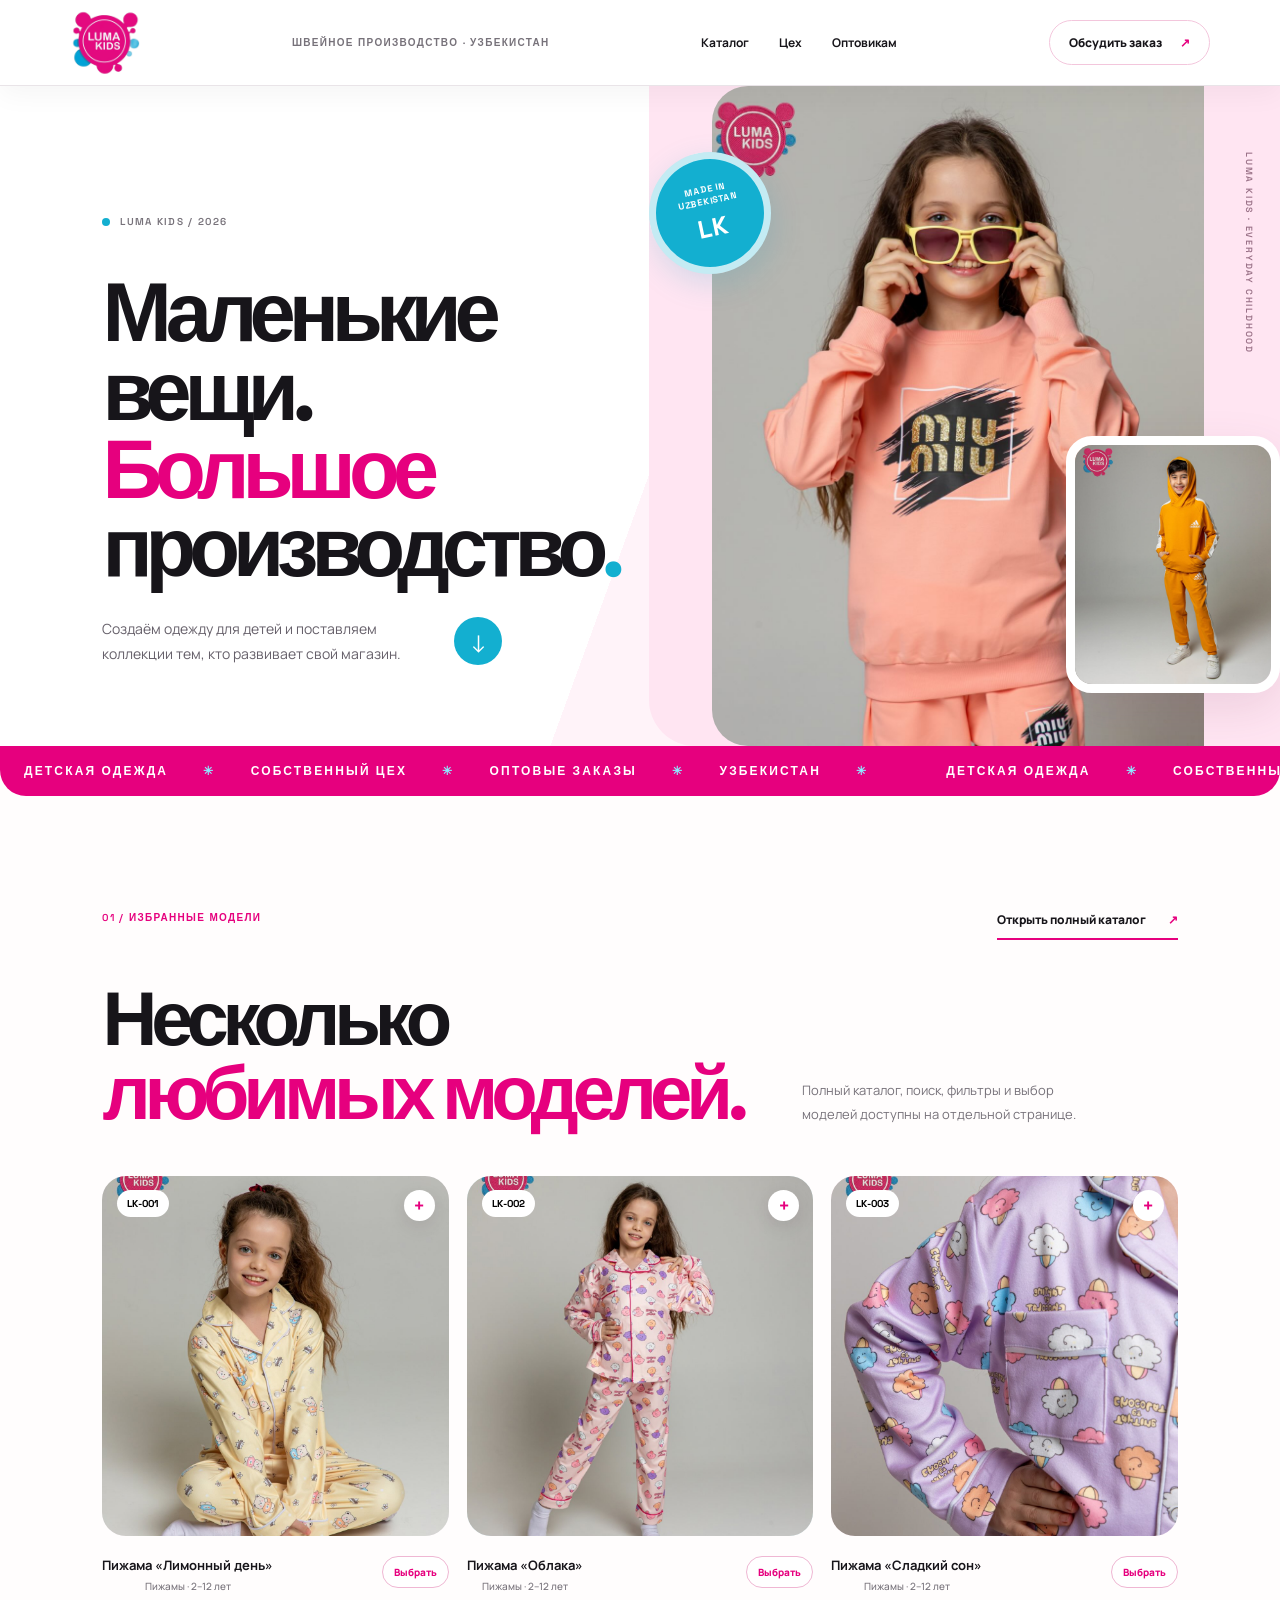
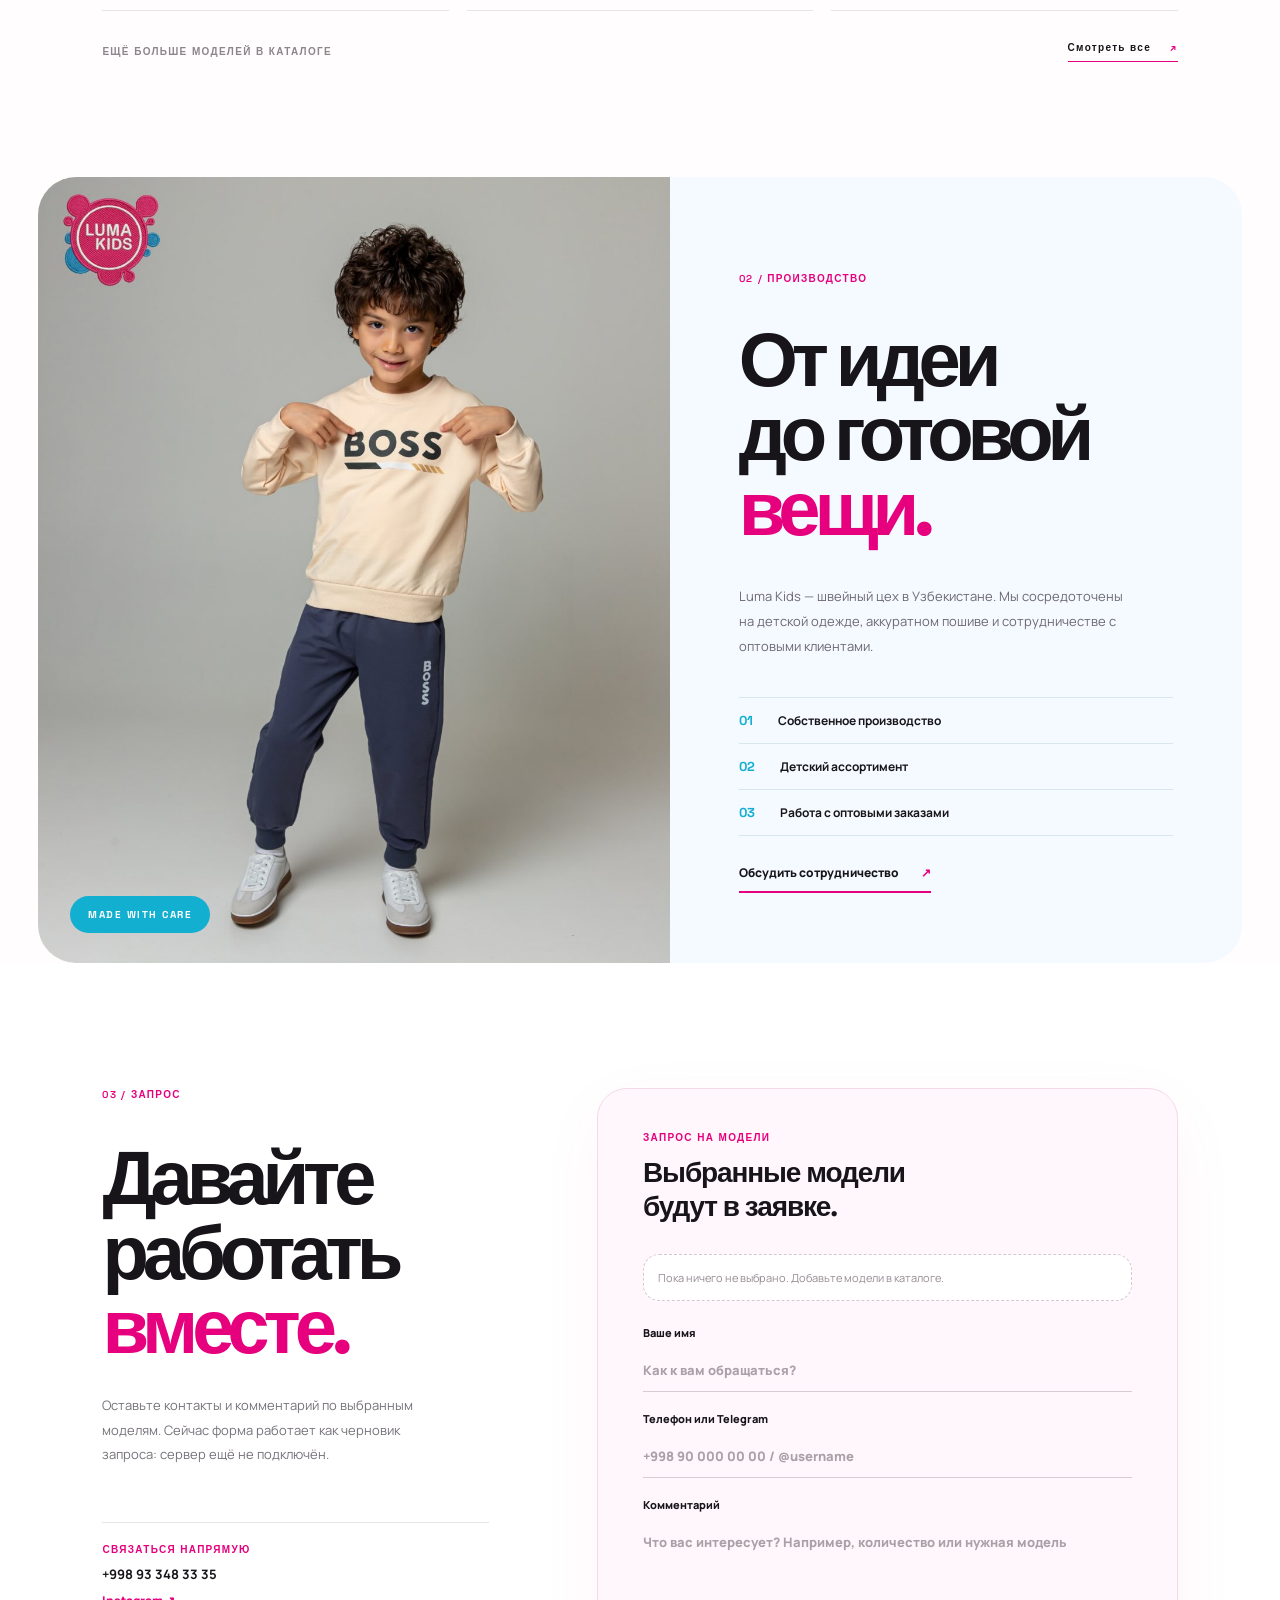
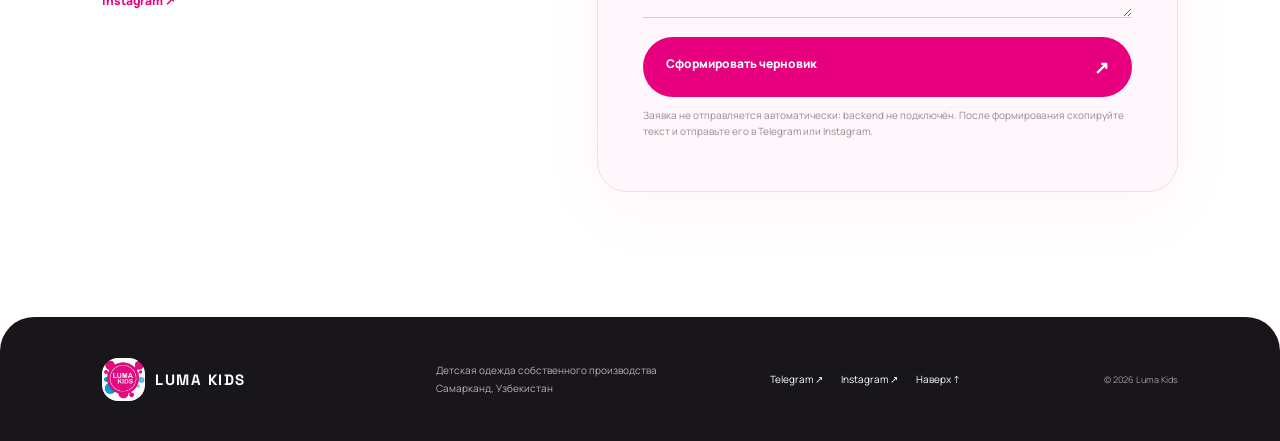
==== commit 66526c06: "new page" ====
--- a/index.html
+++ b/index.html
@@ -4,93 +4,23 @@
   <meta charset="utf-8">
   <meta name="viewport" content="width=device-width, initial-scale=1">
   <meta name="theme-color" content="#e6007e">
-  <meta name="description" content="Luma Kids — швейное производство детской одежды в Самарканде. Оптовые заказы и сотрудничество с магазинами.">
-  <title>Luma Kids — производство детской одежды</title>
-  <link rel="preconnect" href="https://fonts.googleapis.com">
-  <link rel="preconnect" href="https://fonts.gstatic.com" crossorigin>
-  <link href="https://fonts.googleapis.com/css2?family=Manrope:wght@400;500;600;700;800&family=Space+Grotesk:wght@400;500;600;700&display=swap" rel="stylesheet">
-  <link rel="stylesheet" href="./css/styles.css">
+  <meta name="description" content="Luma Kids — детская одежда собственного производства в Самарканде.">
+  <title>Luma Kids — детская одежда</title>
+  <link rel="preconnect" href="https://fonts.googleapis.com"><link rel="preconnect" href="https://fonts.gstatic.com" crossorigin>
+  <link href="https://fonts.googleapis.com/css2?family=Manrope:wght@400;500;600;700;800&family=Space+Grotesk:wght@400;500;600;700&display=swap" rel="stylesheet"><link rel="stylesheet" href="./css/styles.css">
 </head>
 <body>
   <div class="scroll-progress" aria-hidden="true"></div>
-  <header class="masthead" id="top">
-    <a class="brand" href="#top"><img src="./public/images/logo.JPG" alt="Luma Kids"></a>
-    <span class="masthead-note">ШВЕЙНОЕ ПРОИЗВОДСТВО · УЗБЕКИСТАН</span>
-    <nav class="nav" id="nav">
-      <a href="#collection">Коллекция</a><a href="#studio">Цех</a><a href="#wholesale">Оптовикам</a>
-    </nav>
-    <a class="header-cta" href="#wholesale">Обсудить заказ <span>↗</span></a>
-    <button class="menu-toggle" aria-label="Открыть меню" aria-expanded="false"><i></i><i></i></button>
-  </header>
-
+  <header class="masthead" id="top"><a class="brand" href="#top"><img src="./public/images/logo.JPG" alt="Luma Kids"></a><span class="masthead-note">ШВЕЙНОЕ ПРОИЗВОДСТВО · УЗБЕКИСТАН</span><nav class="nav" id="nav"><a href="./catalog.html">Каталог</a><a href="#studio">Цех</a><a href="#wholesale">Оптовикам</a></nav><a class="header-cta" href="#wholesale">Обсудить заказ <span>↗</span></a><button class="menu-toggle" aria-label="Открыть меню" aria-expanded="false"><i></i><i></i></button></header>
   <main>
-    <section class="hero">
-      <div class="hero-copy">
-        
-        <h1>Маленькие<br>вещи.<br><em>Большое</em><br>производство<span class="pink-dot">.</span></h1>
-        <div class="hero-bottom">
-          <p>Создаём одежду для детей и поставляем коллекции тем, кто развивает свой магазин.</p>
-          <a class="round-link" href="#collection" aria-label="Смотреть коллекцию">↓</a>
-        </div>
-        
-      </div>
-      <div class="hero-visual">
-        <div class="hero-photo main-photo"><img src="./public/images/17849858430676630.jpg" alt="Детская одежда Luma Kids"></div>
-        <div class="hero-photo small-photo"><img src="./public/images/17852493543659977.jpg" alt="Модель из коллекции Luma Kids"></div>
-      <div class="blue-stamp"><span>MADE IN<br> UZBEKISTAN</span><b>LK</b></div>
-        <div class="vertical-note">LUMA KIDS · EVERYDAY CHILDHOOD</div>
-      </div>
-    </section>
-
-    <section class="ticker" aria-label="О производстве"><div class="ticker-track"><div class="ticker-group">ДЕТСКАЯ ОДЕЖДА <b>✳</b> СОБСТВЕННЫЙ ЦЕХ <b>✳</b> ОПТОВЫЕ ЗАКАЗЫ <b>✳</b> УЗБЕКИСТАН <b>✳</b> ДЕТСКАЯ ОДЕЖДА <b>✳</b></div><div class="ticker-group" aria-hidden="true">ДЕТСКАЯ ОДЕЖДА <b>✳</b> СОБСТВЕННЫЙ ЦЕХ <b>✳</b> ОПТОВЫЕ ЗАКАЗЫ <b>✳</b> УЗБЕКИСТАН <b>✳</b> ДЕТСКАЯ ОДЕЖДА <b>✳</b></div></div></section>
-
-    <section class="collection section" id="collection">
-      
-      <div class="collection-heading"><h2>Коллекция<br><em>в деталях</em></h2><p>Выберите направление, чтобы обсудить ассортимент и оптовую поставку.</p></div>
-      <div class="product-grid" id="productGrid"></div>
-      <div class="collection-foot"><span>МОДЕЛИ И АССОРТИМЕНТ ОБНОВЛЯЮТСЯ</span><a href="#wholesale">Запросить каталог <b>↗</b></a></div>
-    </section>
-
-    <section class="studio" id="studio">
-      <div class="studio-image"><img src="./public/images/17855690934636164.jpg" alt="Работа и продукция Luma Kids"><span>MADE WITH CARE</span></div>
-      <div class="studio-copy">
-        <p class="eyebrow">02 / ПРОИЗВОДСТВО</p>
-        <h2>От идеи<br>до готовой<br><em>вещи.</em></h2>
-        <p class="studio-text">Luma Kids — швейный цех в Узбекистане. Мы сосредоточены на детской одежде, аккуратном пошиве и сотрудничестве с оптовыми клиентами.</p>
-        <div class="studio-points"><div><b>01</b><span>Собственное производство</span></div><div><b>02</b><span>Детский ассортимент</span></div><div><b>03</b><span>Работа с оптовыми заказами</span></div></div>
-        <a class="text-link" href="#wholesale">Обсудить сотрудничество <span>↗</span></a>
-      </div>
-    </section>
-
-    <section class="wholesale section" id="wholesale">
-      <div class="wholesale-intro">
-        <p class="eyebrow">03 / ДЛЯ БИЗНЕСА</p>
-        <h2>Давайте<br>работать<br><em>вместе.</em></h2>
-        <p>Расскажите немного о вашем магазине или заказе. Мы свяжемся с вами, чтобы обсудить ассортимент, объём и условия.</p>
-        <div class="contact-note"><span>НАПРЯМУЮ ОТ ПРОИЗВОДИТЕЛЯ</span><b>Самарканд, Узбекистан</b></div>
-      </div>
-      <form class="lead-form" id="leadForm">
-        <div class="form-heading"><span>ЗАПРОС НА СОТРУДНИЧЕСТВО</span><b>Заполните форму —<br>обсудим детали.</b></div>
-        <label>Ваше имя или компания<input name="name" placeholder="Как к вам обращаться?" required></label>
-        <label>Телефон или Telegram<input name="contact" placeholder="+998 90 000 00 00 / @username" required></label>
-        <div class="form-row">
-          <label>Вы представляете<select name="business" required><option value="">Выберите вариант</option><option>Магазин детской одежды</option><option>Оптовая компания</option><option>Онлайн-магазин</option><option>Другое</option></select></label>
-          <label>Планируемый объём<select name="volume"><option value="">Пока не определён</option><option>Небольшая партия</option><option>Средний опт</option><option>Крупный опт</option><option>Регулярные поставки</option></select></label>
-        </div>
-        <label>Комментарий<textarea name="message" rows="3" placeholder="Какая продукция вас интересует?"></textarea></label>
-        <button class="submit-btn" type="submit">Отправить запрос <span>↗</span></button>
-        <p class="form-note">Нажимая кнопку, вы подтверждаете согласие на связь по указанным контактам.</p>
-        <div class="form-result" id="formResult" hidden></div>
-      </form>
-    </section>
+    <section class="hero"><div class="hero-copy"><p class="overline"><span></span> LUMA KIDS / 2026</p><h1>Маленькие<br>вещи.<br><em>Большое</em><br>производство<span class="pink-dot">.</span></h1><div class="hero-bottom"><p>Создаём одежду для детей и поставляем коллекции тем, кто развивает свой магазин.</p><a class="round-link" href="./catalog.html" aria-label="Открыть каталог">↓</a></div></div><div class="hero-visual"><div class="hero-photo main-photo"><img src="./public/images/17849858430676630.jpg" alt="Детская одежда Luma Kids"></div><div class="hero-photo small-photo"><img src="./public/images/17852493543659977.jpg" alt="Модель из коллекции Luma Kids"></div><div class="blue-stamp"><span>MADE IN<br>UZBEKISTAN</span><b>LK</b></div><div class="vertical-note">LUMA KIDS · EVERYDAY CHILDHOOD</div></div></section>
+    <section class="ticker" aria-label="О производстве"><div class="ticker-track"><div class="ticker-group">ДЕТСКАЯ ОДЕЖДА <b>✳</b> СОБСТВЕННЫЙ ЦЕХ <b>✳</b> ОПТОВЫЕ ЗАКАЗЫ <b>✳</b> УЗБЕКИСТАН <b>✳</b></div><div class="ticker-group" aria-hidden="true">ДЕТСКАЯ ОДЕЖДА <b>✳</b> СОБСТВЕННЫЙ ЦЕХ <b>✳</b> ОПТОВЫЕ ЗАКАЗЫ <b>✳</b> УЗБЕКИСТАН <b>✳</b></div></div></section>
+    <section class="featured section" id="featured"><div class="section-top"><p class="eyebrow">01 / ИЗБРАННЫЕ МОДЕЛИ</p><a class="text-link" href="./catalog.html">Открыть полный каталог <span>↗</span></a></div><div class="collection-heading"><div><h2>Несколько<br><em>любимых моделей.</em></h2></div><p>Полный каталог, поиск, фильтры и выбор моделей доступны на отдельной странице.</p></div><div class="product-grid featured-grid" id="featuredGrid"></div><div class="collection-foot"><span>ЕЩЁ БОЛЬШЕ МОДЕЛЕЙ В КАТАЛОГЕ</span><a href="./catalog.html">Смотреть все <b>↗</b></a></div></section>
+    <section class="studio" id="studio"><div class="studio-image"><img src="./public/images/17855690934636164.jpg" alt="Работа и продукция Luma Kids"><span>MADE WITH CARE</span></div><div class="studio-copy"><p class="eyebrow">02 / ПРОИЗВОДСТВО</p><h2>От идеи<br>до готовой<br><em>вещи.</em></h2><p class="studio-text">Luma Kids — швейный цех в Узбекистане. Мы сосредоточены на детской одежде, аккуратном пошиве и сотрудничестве с оптовыми клиентами.</p><div class="studio-points"><div><b>01</b><span>Собственное производство</span></div><div><b>02</b><span>Детский ассортимент</span></div><div><b>03</b><span>Работа с оптовыми заказами</span></div></div><a class="text-link" href="#wholesale">Обсудить сотрудничество <span>↗</span></a></div></section>
+    <section class="wholesale section" id="wholesale"><div class="wholesale-intro"><p class="eyebrow">03 / ЗАПРОС</p><h2>Давайте<br>работать<br><em>вместе.</em></h2><p>Оставьте контакты и комментарий по выбранным моделям. Сейчас форма работает как черновик запроса: сервер ещё не подключён.</p><div class="contact-note"><span>СВЯЗАТЬСЯ НАПРЯМУЮ</span><b>+998 93 348 33 35</b><a href="https://instagram.com/lumak1d" target="_blank" rel="noopener">Instagram ↗</a></div></div><form class="lead-form" id="leadForm"><div class="form-heading"><span>ЗАПРОС НА МОДЕЛИ</span><b>Выбранные модели<br>будут в заявке.</b></div><div class="selected-models" id="selectedModels"><p>Пока ничего не выбрано. Добавьте модели в каталоге.</p></div><label>Ваше имя<input name="name" placeholder="Как к вам обращаться?" required></label><label>Телефон или Telegram<input name="contact" placeholder="+998 90 000 00 00 / @username" required></label><label>Комментарий<textarea name="message" rows="4" placeholder="Что вас интересует? Например, количество или нужная модель"></textarea></label><button class="submit-btn" type="submit">Сформировать черновик <span>↗</span></button><p class="form-note">Заявка не отправляется автоматически: backend не подключён. После формирования скопируйте текст и отправьте его в Telegram или Instagram.</p><div class="form-result" id="formResult" hidden></div></form></section>
   </main>
-
-  <footer class="footer">
-    <a class="footer-brand" href="#top"><img src="./public/images/logo.JPG" alt=""> LUMA KIDS</a>
-    <p>Детская одежда собственного производства<br>Самарканд, Узбекистан</p>
-    <div class="footer-links"><a href="https://t.me/lumakids_uz" target="_blank" rel="noopener">Telegram ↗</a><a href="https://instagram.com/" target="_blank" rel="noopener">Instagram ↗</a><a href="#top">Наверх ↑</a></div>
-    <small>© <span id="year"></span> Luma Kids</small>
-  </footer>
+  <footer class="footer"><a class="footer-brand" href="#top"><img src="./public/images/logo.JPG" alt=""> LUMA KIDS</a><p>Детская одежда собственного производства<br>Самарканд, Узбекистан</p><div class="footer-links"><a href="https://t.me/lumakids_uz" target="_blank" rel="noopener">Telegram ↗</a><a href="https://instagram.com/lumak1d" target="_blank" rel="noopener">Instagram ↗</a><a href="#top">Наверх ↑</a></div><small>© <span id="year"></span> Luma Kids</small></footer>
+  <dialog class="product-dialog" id="productDialog"><button class="dialog-close" type="button" aria-label="Закрыть">×</button><div id="dialogContent"></div></dialog>
   <script src="./js/app.js"></script>
 </body>
 </html>
--- a/css/styles.css
+++ b/css/styles.css
@@ -129,3 +129,69 @@
 @media (prefers-reduced-motion: reduce) {
   .ticker-track { animation: none; }
 }
+
+/* Catalog, model selection and request preview */
+.catalog-tools { display:grid; grid-template-columns:1.5fr 1fr 1fr; gap:14px; margin:0 0 20px; padding:18px; background:#f7fbfc; border:1px solid #e2f0f3; border-radius:22px; }
+.catalog-tools label { display:flex; flex-direction:column; gap:8px; font-size:10px; font-weight:800; letter-spacing:.08em; text-transform:uppercase; color:#726b74; }
+.catalog-tools input,.catalog-tools select { width:100%; padding:13px 14px; border:1px solid #dbe5e8; border-radius:12px; background:#fff; color:var(--ink); outline:none; font-size:13px; text-transform:none; letter-spacing:0; }
+.catalog-tools input:focus,.catalog-tools select:focus { border-color:var(--blue); box-shadow:0 0 0 3px #13afd01f; }
+.catalog-meta { display:flex; justify-content:space-between; margin:0 0 18px; color:var(--muted); font-size:11px; }
+.catalog-meta span:first-child { color:var(--pink); font-weight:800; }
+.product-image { width:100%; border:0; padding:0; cursor:pointer; }
+.product-image .selected-mark { position:absolute; right:14px; top:14px; display:grid; place-items:center; width:31px; height:31px; border-radius:50%; background:#fff; color:var(--pink); font-size:18px; font-weight:800; box-shadow:0 6px 18px #3212261a; }
+.product-card.is-selected .product-image { outline:3px solid var(--pink); outline-offset:3px; }
+.product-title { align-items:flex-start; gap:10px; }
+.product-title > span { display:flex; flex-direction:column; gap:5px; min-width:0; }
+.product-title b { font-size:13px; }
+.product-title small { color:var(--muted); font-size:10px; font-weight:500; }
+.select-btn { border:1px solid #efb7d3; background:#fff; border-radius:999px; padding:8px 11px; color:var(--pink); cursor:pointer; font-size:10px; font-weight:800; white-space:nowrap; }
+.product-card.is-selected .select-btn { background:var(--pink); color:#fff; }
+.empty-state { padding:55px 20px; border:1px dashed #e6c8d8; border-radius:20px; text-align:center; color:var(--muted); font-size:13px; }
+.selected-models { margin:0 0 24px; padding:14px; border:1px dashed #d8c6cf; border-radius:16px; background:#fff; }
+.selected-models p { margin:0; color:#968c94; font-size:11px; line-height:1.6; }
+.selected-model { display:flex; justify-content:space-between; align-items:center; gap:10px; padding:8px 0; border-bottom:1px solid var(--line); font-size:12px; font-weight:700; }
+.selected-model:last-child { border-bottom:0; padding-bottom:0; }
+.selected-model small { color:var(--pink); font:700 10px var(--display); margin-left:5px; }
+.selected-model button { width:24px; height:24px; border:0; border-radius:50%; background:var(--pink-soft); color:var(--pink); cursor:pointer; font-size:18px; line-height:1; }
+.contact-note a { color:var(--pink); font-size:12px; font-weight:800; }
+.product-dialog { width:min(920px,calc(100% - 32px)); padding:0; border:0; border-radius:28px; overflow:hidden; background:#fff; box-shadow:0 28px 100px #1b101c35; }
+.product-dialog::backdrop { background:#21152299; backdrop-filter:blur(4px); }
+.dialog-close { position:absolute; z-index:2; right:16px; top:14px; width:38px; height:38px; border:0; border-radius:50%; background:#fff; color:var(--ink); cursor:pointer; font-size:27px; line-height:1; box-shadow:0 4px 15px #24142418; }
+.dialog-product { display:grid; grid-template-columns:1fr 1fr; min-height:500px; }
+.dialog-product > img { min-height:500px; object-fit:cover; }
+.dialog-copy { display:flex; flex-direction:column; align-items:flex-start; padding:54px 46px 42px; }
+.dialog-copy h2 { margin:22px 0 14px; font:700 clamp(32px,4vw,52px)/.98 var(--display); letter-spacing:-.06em; }
+.dialog-copy > p { color:var(--muted); font-size:13px; line-height:1.7; }
+.dialog-copy dl { width:100%; margin:20px 0 30px; }
+.dialog-copy dl div { display:flex; justify-content:space-between; gap:20px; padding:13px 0; border-top:1px solid var(--line); font-size:11px; }
+.dialog-copy dt { color:var(--muted); }.dialog-copy dd { margin:0; text-align:right; font-weight:800; }
+.dialog-select { margin-top:auto; }
+@media(max-width:650px) { .catalog-tools { grid-template-columns:1fr; padding:14px; gap:11px; }.catalog-meta { font-size:10px; gap:12px; }.product-title { display:block; }.product-title > span { margin-bottom:10px; }.select-btn { width:100%; }.dialog-product { grid-template-columns:1fr; }.dialog-product > img { min-height:320px; max-height:420px; }.dialog-copy { padding:34px 24px 28px; }.dialog-copy h2 { font-size:39px; }.dialog-select { width:100%; }.product-dialog { border-radius:22px; } }
+
+/* Dedicated catalog page and balanced product cards */
+.catalog-page main { background:#fffdfd; }
+.catalog-hero { display:grid; grid-template-columns:minmax(280px,.8fr) minmax(420px,1.2fr); align-items:end; gap:7%; padding-top:62px; padding-bottom:46px; background:linear-gradient(120deg,#fff 0 62%,#fff3f9 62%); }
+.catalog-intro h1 { margin:22px 0 14px; font:700 clamp(48px,6vw,78px)/.94 var(--display); letter-spacing:-.08em; }
+.catalog-intro h1 em { color:var(--pink); font-style:normal; }
+.catalog-intro > p:last-child { max-width:390px; margin:0; color:var(--muted); font-size:13px; line-height:1.7; }
+.catalog-hero .catalog-tools { margin:0; align-self:end; }
+.catalog-results { padding-top:34px; }
+.catalog-results .product-grid { grid-template-columns:repeat(3,minmax(0,1fr)); gap:32px 20px; }
+.catalog-results .product-image { height:440px; }
+.catalog-results .product-title { min-height:80px; }
+.catalog-results .product-title b { line-height:1.35; }
+.catalog-results .product-title small { line-height:1.35; }
+.product-card:nth-child(1) .product-image img { object-position:50% 42%; }
+.product-card:nth-child(2) .product-image img { object-position:50% 44%; }
+.product-card:nth-child(3) .product-image img { object-position:50% 42%; }
+.product-card:nth-child(4) .product-image img { object-position:50% 58%; }
+.product-card:nth-child(5) .product-image img { object-position:50% 45%; }
+.product-card:nth-child(6) .product-image img { object-position:50% 48%; }
+.product-title > span { width:auto; height:auto; border-radius:0; background:transparent; color:inherit; transition:none; }
+.product-card:hover .product-title > span { transform:none; background:transparent; color:inherit; }
+.catalog-selection-bar { position:sticky; bottom:18px; z-index:5; display:flex; justify-content:space-between; align-items:center; gap:22px; max-width:620px; margin:42px auto 0; padding:12px 14px 12px 20px; border:1px solid #f0c7dc; border-radius:999px; background:#fff; box-shadow:0 14px 38px #3010231a; font-size:12px; font-weight:800; }
+.catalog-selection-bar .submit-btn { width:auto; margin:0; padding:12px 18px; text-decoration:none; }
+.featured-grid .product-image { height:360px; }
+.featured-grid .product-title { min-height:70px; }
+@media(max-width:900px) { .catalog-hero { grid-template-columns:1fr; gap:30px; padding-top:48px; }.catalog-intro > p:last-child { max-width:560px; }.catalog-results .product-image { height:350px; } }
+@media(max-width:650px) { .catalog-hero { padding-top:36px; padding-bottom:28px; background:linear-gradient(180deg,#fff 0 72%,#fff3f9 72%); }.catalog-intro h1 { font-size:54px; }.catalog-hero .catalog-tools { margin-top:3px; }.catalog-results { padding-top:30px; }.catalog-results .product-grid { grid-template-columns:repeat(2,minmax(0,1fr)); gap:26px 12px; }.catalog-results .product-image { height:270px; }.catalog-results .product-title { min-height:140px; }.catalog-results .product-title b { display:block; font-size:12px; }.catalog-results .product-title small { display:block; font-size:10px; }.catalog-selection-bar { align-items:stretch; flex-direction:column; gap:10px; bottom:10px; border-radius:20px; padding:13px; }.catalog-selection-bar .submit-btn { width:100%; justify-content:space-between; }.featured-grid .product-image { height:260px; } }
